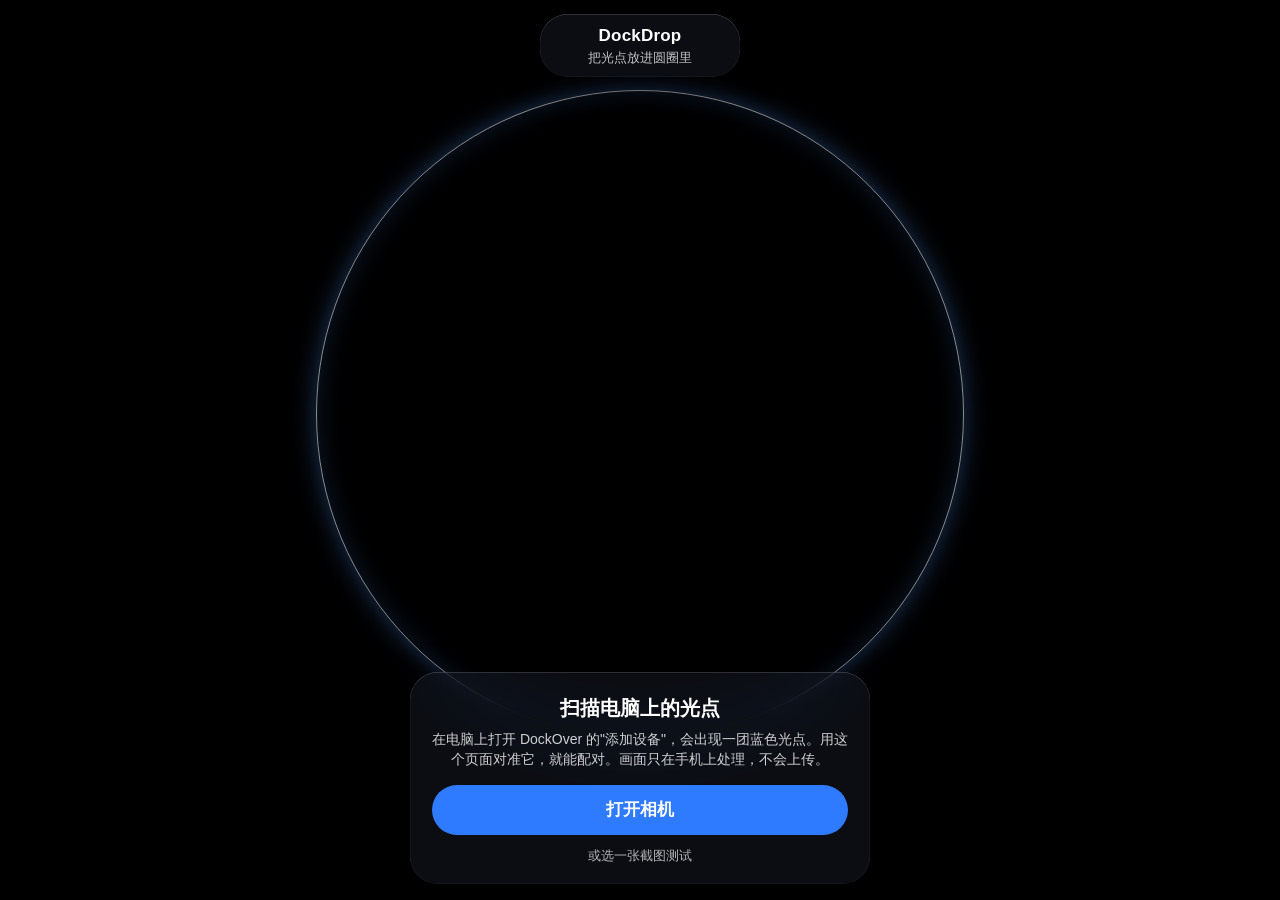
==== index.html @ ba8ad275 "DockDrop scanner page v0.3 Co-Authored-By: Claude Opus 5.5 <noreply@anthropic.com>" ====
<!doctype html>
<html lang="zh-CN">
<head>
<meta charset="utf-8">
<meta name="viewport" content="width=device-width, initial-scale=1, viewport-fit=cover, user-scalable=no">
<meta name="theme-color" content="#000000">
<meta name="apple-mobile-web-app-capable" content="yes">
<meta name="apple-mobile-web-app-status-bar-style" content="black-translucent">
<meta name="apple-mobile-web-app-title" content="DockDrop">
<link rel="manifest" href="manifest.webmanifest">
<title>DockDrop 配对</title>
<link rel="stylesheet" href="style.css">
</head>
<body>
<video id="video" playsinline muted autoplay></video>
<canvas id="fx"></canvas>
<div class="vignette"></div>
<div class="finder" id="finder"><div class="ring"></div></div>

<header class="top glass">
  <div class="title">DockDrop</div>
  <div class="sub" id="hint">把光点放进圆圈里</div>
</header>

<div class="start glass" id="start">
  <div class="start-title">扫描电脑上的光点</div>
  <div class="start-text">在电脑上打开 DockOver 的"添加设备"，会出现一团蓝色光点。用这个页面对准它，就能配对。画面只在手机上处理，不会上传。</div>
  <button id="go" class="button">打开相机</button>
  <label class="file">或选一张截图测试<input id="file" type="file" accept="image/*"></label>
</div>

<div class="result glass" id="result" hidden>
  <div class="check"><svg viewBox="0 0 52 52"><circle cx="26" cy="26" r="24"/><path d="M15 27 l8 8 l15 -17"/></svg></div>
  <div class="result-title" id="resultTitle">已连接</div>
  <div class="result-text" id="resultText"></div>
  <button id="again" class="button secondary">再扫一次</button>
</div>

<div class="status glass" id="status" hidden></div>
<script type="module" src="scan.js"></script>
</body>
</html>
---- style.css ----
/* DockDrop scanner: full-screen camera, a round finder, Liquid Glass panels (backdrop blur + specular edge). */
:root { color-scheme: dark; --blue: #2f7bff; --glass: rgba(28, 32, 44, 0.42); --edge: rgba(255, 255, 255, 0.22); }
* { box-sizing: border-box; -webkit-tap-highlight-color: transparent; }
html, body { margin: 0; height: 100%; background: #000; color: #fff; overflow: hidden;
  font: 15px/1.45 -apple-system, BlinkMacSystemFont, "SF Pro Text", "PingFang SC", "Microsoft YaHei UI", sans-serif; }
video, #fx { position: fixed; inset: 0; width: 100%; height: 100%; object-fit: cover; }
#fx { pointer-events: none; }
.vignette { position: fixed; inset: 0; pointer-events: none;
  background: radial-gradient(circle at 50% 46%, transparent 0 34vmin, rgba(0,0,0,0.55) 52vmin, rgba(0,0,0,0.85) 100%); }

.glass { background: var(--glass); -webkit-backdrop-filter: blur(28px) saturate(170%); backdrop-filter: blur(28px) saturate(170%);
  border-radius: 28px; box-shadow: inset 0 0.5px 0 0 var(--edge), inset 0 0 0 0.5px rgba(255,255,255,0.08), 0 12px 40px rgba(0,0,0,0.35); }
@supports (corner-shape: squircle) { .glass { corner-shape: squircle; border-radius: 44px; } }

.top { position: fixed; left: 50%; transform: translateX(-50%); top: calc(env(safe-area-inset-top) + 14px);
  padding: 10px 22px; text-align: center; min-width: 200px; }
.title { font-weight: 600; font-size: 17px; letter-spacing: 0.2px; }
.sub { font-size: 13px; opacity: 0.75; }

.finder { position: fixed; left: 50%; top: 46%; width: 72vmin; height: 72vmin; transform: translate(-50%, -50%); pointer-events: none; }
.finder .ring { position: absolute; inset: 0; border-radius: 50%; border: 1.5px solid rgba(255,255,255,0.55);
  box-shadow: 0 0 24px rgba(80,150,255,0.35), inset 0 0 24px rgba(80,150,255,0.18); transition: transform .35s cubic-bezier(.2,.8,.2,1), border-color .3s; }
.finder.locked .ring { border-color: rgba(120,190,255,0.95); transform: scale(0.96); }
.finder.hidden { opacity: 0; transition: opacity .4s; }

.start, .result { position: fixed; left: 16px; right: 16px; bottom: calc(env(safe-area-inset-bottom) + 16px);
  padding: 22px 22px 18px; text-align: center; max-width: 460px; margin: 0 auto; }
.start-title, .result-title { font-size: 20px; font-weight: 600; margin-bottom: 6px; }
.start-text, .result-text { font-size: 14px; opacity: 0.8; margin-bottom: 16px; }
.button { appearance: none; border: 0; width: 100%; height: 50px; border-radius: 25px; background: var(--blue); color: #fff;
  font: inherit; font-weight: 600; font-size: 17px; }
.button.secondary { background: rgba(255,255,255,0.14); }
.button:active { transform: scale(0.98); }
.file { display: block; margin-top: 12px; font-size: 13px; opacity: 0.7; }
.file input { display: none; }

.status { position: fixed; left: 50%; transform: translateX(-50%); bottom: calc(env(safe-area-inset-bottom) + 24px);
  padding: 10px 18px; font-size: 14px; white-space: nowrap; }

.check svg { width: 64px; height: 64px; margin: 4px auto 10px; display: block; }
.check circle { fill: var(--blue); stroke: rgba(255,255,255,0.6); stroke-width: 1; }
.check path { fill: none; stroke: #fff; stroke-width: 4.5; stroke-linecap: round; stroke-linejoin: round;
  stroke-dasharray: 40; stroke-dashoffset: 40; animation: draw .45s .25s cubic-bezier(.3,.8,.3,1) forwards; }
@keyframes draw { to { stroke-dashoffset: 0; } }
[hidden] { display: none !important; }
@media (prefers-reduced-motion: reduce) { .check path { animation: none; stroke-dashoffset: 0; } }
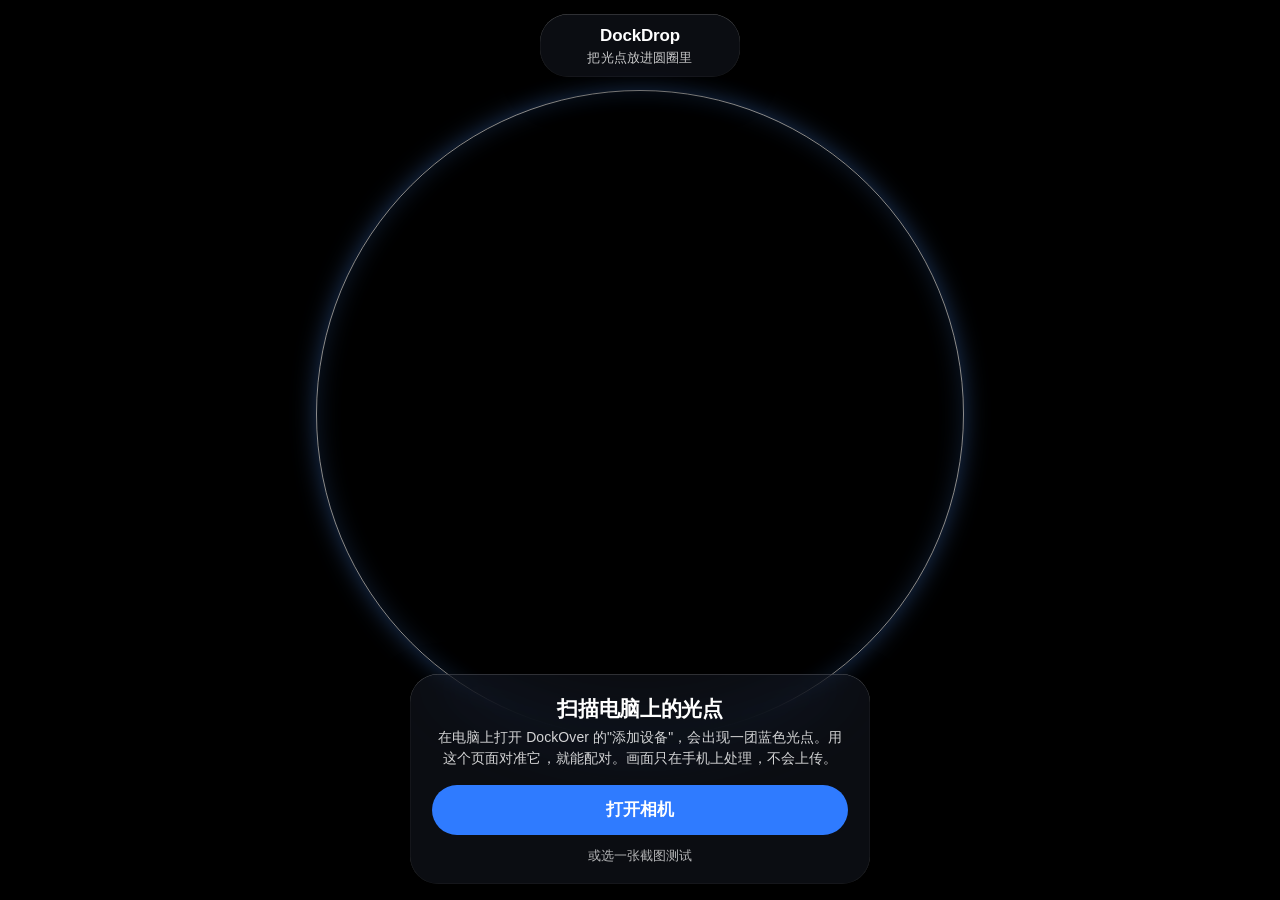
==== commit 493294bf: "Scanner: timeouts and cancel, repeatable pairing, Apple-style polish Co-Authored-By: Claude Opus 5.5" ====
--- a/index.html
+++ b/index.html
@@ -17,26 +17,27 @@
 <div class="vignette"></div>
 <div class="finder" id="finder"><div class="ring"></div></div>
 
+<button class="close glass" id="close" aria-label="关闭相机" hidden><svg viewBox="0 0 24 24"><path d="M7 7l10 10M17 7L7 17"/></svg></button>
 <header class="top glass">
   <div class="title">DockDrop</div>
   <div class="sub" id="hint">把光点放进圆圈里</div>
 </header>
 
-<div class="start glass" id="start">
+<div class="start glass sheet show" id="start">
   <div class="start-title">扫描电脑上的光点</div>
   <div class="start-text">在电脑上打开 DockOver 的"添加设备"，会出现一团蓝色光点。用这个页面对准它，就能配对。画面只在手机上处理，不会上传。</div>
   <button id="go" class="button">打开相机</button>
   <label class="file">或选一张截图测试<input id="file" type="file" accept="image/*"></label>
 </div>
 
-<div class="result glass" id="result" hidden>
+<div class="result glass sheet" id="result" hidden>
   <div class="check"><svg viewBox="0 0 52 52"><circle cx="26" cy="26" r="24"/><path d="M15 27 l8 8 l15 -17"/></svg></div>
   <div class="result-title" id="resultTitle">已连接</div>
   <div class="result-text" id="resultText"></div>
-  <button id="again" class="button secondary">再扫一次</button>
+  <button id="again" class="button">再扫一次</button>
 </div>
 
-<div class="status glass" id="status" hidden></div>
+<div class="status glass" id="status" hidden><span class="spinner" id="spinner"></span><span id="statusText"></span><button id="cancel" class="link" hidden>取消</button></div>
 <script type="module" src="scan.js"></script>
 </body>
 </html>
--- a/style.css
+++ b/style.css
@@ -14,8 +14,8 @@
 
 .top { position: fixed; left: 50%; transform: translateX(-50%); top: calc(env(safe-area-inset-top) + 14px);
   padding: 10px 22px; text-align: center; min-width: 200px; }
-.title { font-weight: 600; font-size: 17px; letter-spacing: 0.2px; }
-.sub { font-size: 13px; opacity: 0.75; }
+.title { font-weight: 600; font-size: 17px; letter-spacing: -0.01em; }
+.sub { font-size: 13px; letter-spacing: 0.01em; color: rgba(255,255,255,0.78); transition: color .2s; }
 
 .finder { position: fixed; left: 50%; top: 46%; width: 72vmin; height: 72vmin; transform: translate(-50%, -50%); pointer-events: none; }
 .finder .ring { position: absolute; inset: 0; border-radius: 50%; border: 1.5px solid rgba(255,255,255,0.55);
@@ -25,17 +25,30 @@
 
 .start, .result { position: fixed; left: 16px; right: 16px; bottom: calc(env(safe-area-inset-bottom) + 16px);
   padding: 22px 22px 18px; text-align: center; max-width: 460px; margin: 0 auto; }
-.start-title, .result-title { font-size: 20px; font-weight: 600; margin-bottom: 6px; }
-.start-text, .result-text { font-size: 14px; opacity: 0.8; margin-bottom: 16px; }
+.start-title, .result-title { font-size: 21px; line-height: 1.2; font-weight: 600; letter-spacing: -0.015em; margin-bottom: 6px; }
+.start-text, .result-text { font-size: 14px; line-height: 1.5; letter-spacing: 0.005em; color: rgba(255,255,255,0.82); margin-bottom: 16px; }
+
+/* Sheets rise from the bottom edge and settle (critically damped feel: no overshoot), and leave the same way. */
+.sheet { transform: translateY(24px) scale(0.98); opacity: 0; transition: transform .42s cubic-bezier(.2,.9,.25,1), opacity .25s ease; }
+.sheet.show { transform: none; opacity: 1; }
 .button { appearance: none; border: 0; width: 100%; height: 50px; border-radius: 25px; background: var(--blue); color: #fff;
-  font: inherit; font-weight: 600; font-size: 17px; }
+  font: inherit; font-weight: 600; font-size: 17px; letter-spacing: -0.005em; transition: transform .1s ease-out, filter .1s; touch-action: manipulation; }
 .button.secondary { background: rgba(255,255,255,0.14); }
-.button:active { transform: scale(0.98); }
+.button:active { transform: scale(0.97); filter: brightness(0.9); }  /* feedback on press, not on release */
+.link { appearance: none; border: 0; background: none; color: #7fb3ff; font: inherit; font-weight: 600; margin-left: 12px; padding: 4px 2px; }
+.link:active { opacity: 0.6; }
 .file { display: block; margin-top: 12px; font-size: 13px; opacity: 0.7; }
 .file input { display: none; }
 
 .status { position: fixed; left: 50%; transform: translateX(-50%); bottom: calc(env(safe-area-inset-bottom) + 24px);
-  padding: 10px 18px; font-size: 14px; white-space: nowrap; }
+  padding: 10px 18px; font-size: 14px; white-space: nowrap; display: flex; align-items: center; }
+.spinner { width: 14px; height: 14px; margin-right: 10px; border-radius: 50%; border: 2px solid rgba(255,255,255,0.25); border-top-color: #fff; animation: spin .8s linear infinite; }
+.spinner[hidden] { display: none; }
+@keyframes spin { to { transform: rotate(360deg); } }
+.close { position: fixed; left: 16px; top: calc(env(safe-area-inset-top) + 18px); width: 40px; height: 40px; border: 0; border-radius: 20px; padding: 0;
+  display: grid; place-items: center; color: #fff; transition: transform .1s ease-out; }
+.close:active { transform: scale(0.92); }
+.close svg { width: 18px; height: 18px; } .close path { stroke: #fff; stroke-width: 2.2; stroke-linecap: round; fill: none; }
 
 .check svg { width: 64px; height: 64px; margin: 4px auto 10px; display: block; }
 .check circle { fill: var(--blue); stroke: rgba(255,255,255,0.6); stroke-width: 1; }
@@ -43,4 +56,10 @@
   stroke-dasharray: 40; stroke-dashoffset: 40; animation: draw .45s .25s cubic-bezier(.3,.8,.3,1) forwards; }
 @keyframes draw { to { stroke-dashoffset: 0; } }
 [hidden] { display: none !important; }
-@media (prefers-reduced-motion: reduce) { .check path { animation: none; stroke-dashoffset: 0; } }
+@media (prefers-reduced-motion: reduce) {
+  .check path { animation: none; stroke-dashoffset: 0; }
+  .sheet { transform: none; transition: opacity .2s ease; }
+  .spinner { animation-duration: 2s; }
+}
+@media (prefers-reduced-transparency: reduce) { .glass { background: rgba(28, 30, 38, 0.96); -webkit-backdrop-filter: none; backdrop-filter: none; } }
+@media (prefers-contrast: more) { .glass { background: rgba(10, 12, 18, 0.97); box-shadow: inset 0 0 0 1.5px rgba(255,255,255,0.6); } .sub, .start-text, .result-text { color: #fff; } }
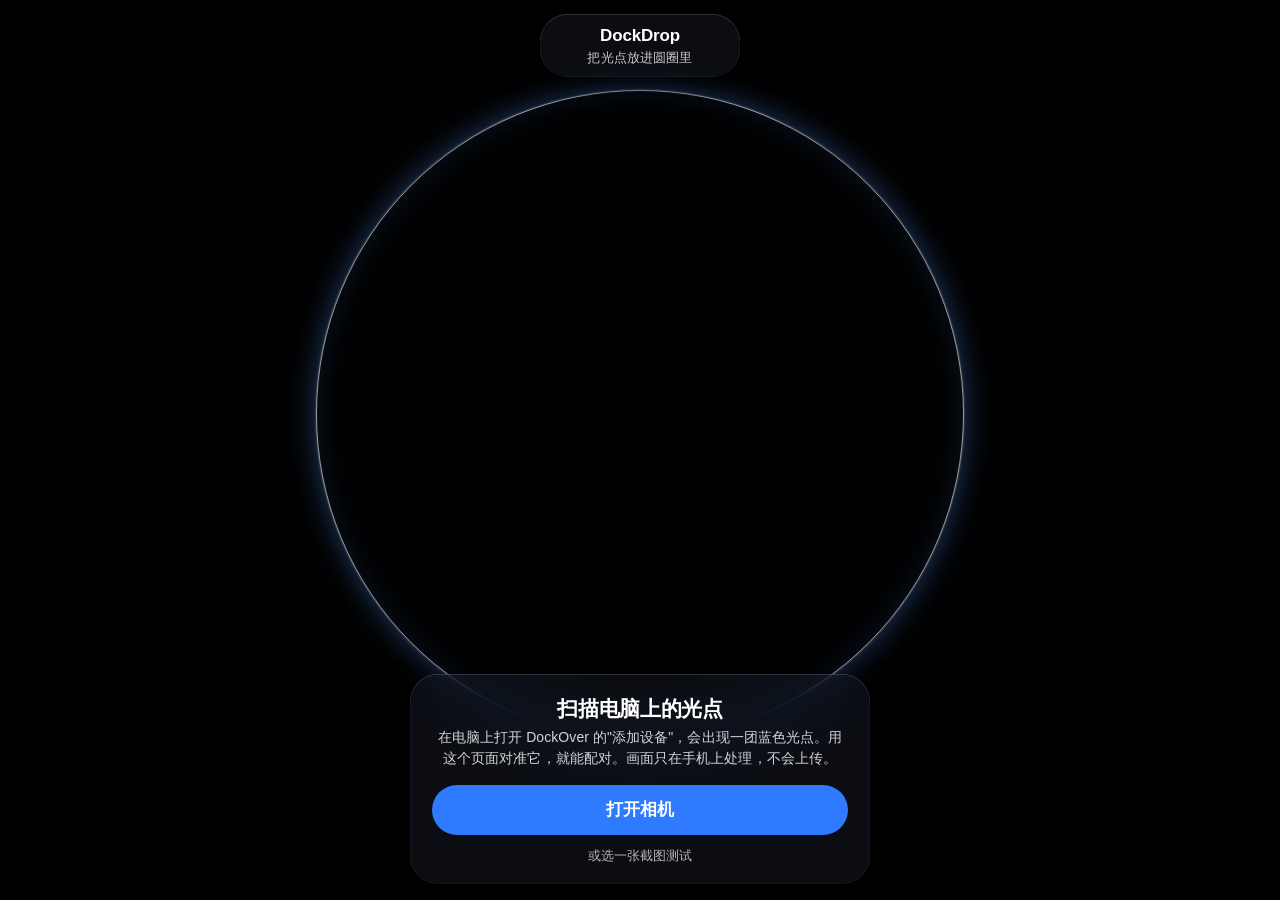
==== commit d81518ae: "Scanner: focus effect, sharp inside the circle and blurred towards the edges Co-Authored-By: Claude " ====
--- a/index.html
+++ b/index.html
@@ -14,6 +14,9 @@
 <body>
 <video id="video" playsinline muted autoplay></video>
 <canvas id="fx"></canvas>
+<!-- focus: the picture stays sharp inside the scan circle and blurs more and more towards the edges (a lens focused on
+     the orb), then darkens -->
+<div class="focus" aria-hidden="true"><i></i><i></i><i></i><i></i></div>
 <div class="vignette"></div>
 <div class="finder" id="finder"><div class="ring"></div></div>
 
--- a/style.css
+++ b/style.css
@@ -5,8 +5,21 @@
   font: 15px/1.45 -apple-system, BlinkMacSystemFont, "SF Pro Text", "PingFang SC", "Microsoft YaHei UI", sans-serif; }
 video, #fx { position: fixed; inset: 0; width: 100%; height: 100%; object-fit: cover; }
 #fx { pointer-events: none; }
+/* Progressive blur: four layers, each blurring a little more and starting a little further out (masked by radial
+   gradients centred on the finder). Inside the circle (radius 36vmin) nothing is blurred. The decoder reads the raw
+   camera frames, so this is only for the eye. */
+.focus i { position: fixed; inset: 0; pointer-events: none; }
+.focus i:nth-child(1) { -webkit-backdrop-filter: blur(2px); backdrop-filter: blur(2px);
+  -webkit-mask-image: radial-gradient(circle at 50% 46%, transparent 37vmin, #000 43vmin); mask-image: radial-gradient(circle at 50% 46%, transparent 37vmin, #000 43vmin); }
+.focus i:nth-child(2) { -webkit-backdrop-filter: blur(6px); backdrop-filter: blur(6px);
+  -webkit-mask-image: radial-gradient(circle at 50% 46%, transparent 41vmin, #000 52vmin); mask-image: radial-gradient(circle at 50% 46%, transparent 41vmin, #000 52vmin); }
+.focus i:nth-child(3) { -webkit-backdrop-filter: blur(14px); backdrop-filter: blur(14px);
+  -webkit-mask-image: radial-gradient(circle at 50% 46%, transparent 48vmin, #000 66vmin); mask-image: radial-gradient(circle at 50% 46%, transparent 48vmin, #000 66vmin); }
+.focus i:nth-child(4) { -webkit-backdrop-filter: blur(28px); backdrop-filter: blur(28px);
+  -webkit-mask-image: radial-gradient(circle at 50% 46%, transparent 58vmin, #000 90vmin); mask-image: radial-gradient(circle at 50% 46%, transparent 58vmin, #000 90vmin); }
+@media (prefers-reduced-transparency: reduce) { .focus { display: none; } }
 .vignette { position: fixed; inset: 0; pointer-events: none;
-  background: radial-gradient(circle at 50% 46%, transparent 0 34vmin, rgba(0,0,0,0.55) 52vmin, rgba(0,0,0,0.85) 100%); }
+  background: radial-gradient(circle at 50% 46%, transparent 0 36vmin, rgba(0,0,0,0.35) 50vmin, rgba(0,0,0,0.72) 100%); }
 
 .glass { background: var(--glass); -webkit-backdrop-filter: blur(28px) saturate(170%); backdrop-filter: blur(28px) saturate(170%);
   border-radius: 28px; box-shadow: inset 0 0.5px 0 0 var(--edge), inset 0 0 0 0.5px rgba(255,255,255,0.08), 0 12px 40px rgba(0,0,0,0.35); }
@@ -18,8 +31,8 @@
 .sub { font-size: 13px; letter-spacing: 0.01em; color: rgba(255,255,255,0.78); transition: color .2s; }
 
 .finder { position: fixed; left: 50%; top: 46%; width: 72vmin; height: 72vmin; transform: translate(-50%, -50%); pointer-events: none; }
-.finder .ring { position: absolute; inset: 0; border-radius: 50%; border: 1.5px solid rgba(255,255,255,0.55);
-  box-shadow: 0 0 24px rgba(80,150,255,0.35), inset 0 0 24px rgba(80,150,255,0.18); transition: transform .35s cubic-bezier(.2,.8,.2,1), border-color .3s; }
+.finder .ring { position: absolute; inset: 0; border-radius: 50%; border: 1.5px solid rgba(255,255,255,0.6);
+  box-shadow: 0 0 30px rgba(80,150,255,0.40), 0 0 2px rgba(255,255,255,0.5), inset 0 0 30px rgba(80,150,255,0.14); transition: transform .35s cubic-bezier(.2,.8,.2,1), border-color .3s; }
 .finder.locked .ring { border-color: rgba(120,190,255,0.95); transform: scale(0.96); }
 .finder.hidden { opacity: 0; transition: opacity .4s; }
 
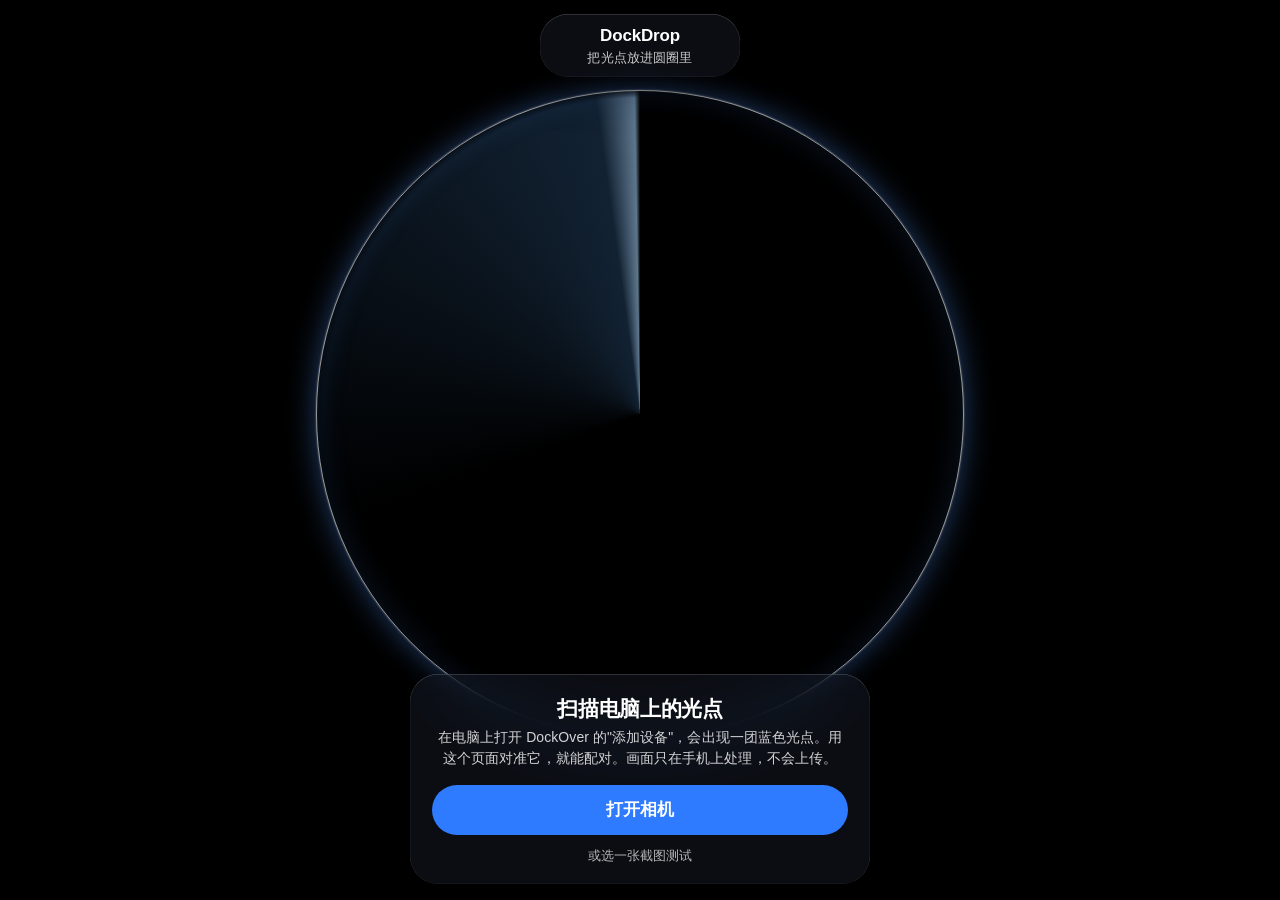
==== commit bcf854da: "Use the DockDrop water ball for scanner icons" ====
--- a/index.html
+++ b/index.html
@@ -7,6 +7,8 @@
 <meta name="apple-mobile-web-app-capable" content="yes">
 <meta name="apple-mobile-web-app-status-bar-style" content="black-translucent">
 <meta name="apple-mobile-web-app-title" content="DockDrop">
+<link rel="icon" type="image/png" sizes="192x192" href="./bubble/icons/water-ball-192.png">
+<link rel="apple-touch-icon" sizes="180x180" href="./bubble/icons/apple-touch-icon.png">
 <link rel="manifest" href="manifest.webmanifest">
 <title>DockDrop 配对</title>
 <link rel="stylesheet" href="style.css">
--- a/style.css
+++ b/style.css
@@ -33,6 +33,14 @@
 .finder { position: fixed; left: 50%; top: 46%; width: 72vmin; height: 72vmin; transform: translate(-50%, -50%); pointer-events: none; }
 .finder .ring { position: absolute; inset: 0; border-radius: 50%; border: 1.5px solid rgba(255,255,255,0.6);
   box-shadow: 0 0 30px rgba(80,150,255,0.40), 0 0 2px rgba(255,255,255,0.5), inset 0 0 30px rgba(80,150,255,0.14); transition: transform .35s cubic-bezier(.2,.8,.2,1), border-color .3s; }
+/* Radar: a beam sweeps round inside the finder (once every 3 s, like the computer's orb), a bright edge and a fading wake. */
+.finder::before { content: ""; position: absolute; inset: 0; border-radius: 50%;
+  background: conic-gradient(from 0deg, rgba(90,170,255,0.0) 0deg, rgba(90,170,255,0.0) 250deg, rgba(90,170,255,0.20) 352deg, rgba(170,215,255,0.55) 359deg, rgba(90,170,255,0) 360deg);
+  -webkit-mask-image: radial-gradient(circle, #000 0 69%, transparent 71%); mask-image: radial-gradient(circle, #000 0 69%, transparent 71%);
+  animation: sweep 3s linear infinite; }
+.finder.locked::before { animation-duration: 1.2s; }
+@keyframes sweep { to { transform: rotate(360deg); } }
+@media (prefers-reduced-motion: reduce) { .finder::before { animation: none; opacity: 0; } }
 .finder.locked .ring { border-color: rgba(120,190,255,0.95); transform: scale(0.96); }
 .finder.hidden { opacity: 0; transition: opacity .4s; }
 
